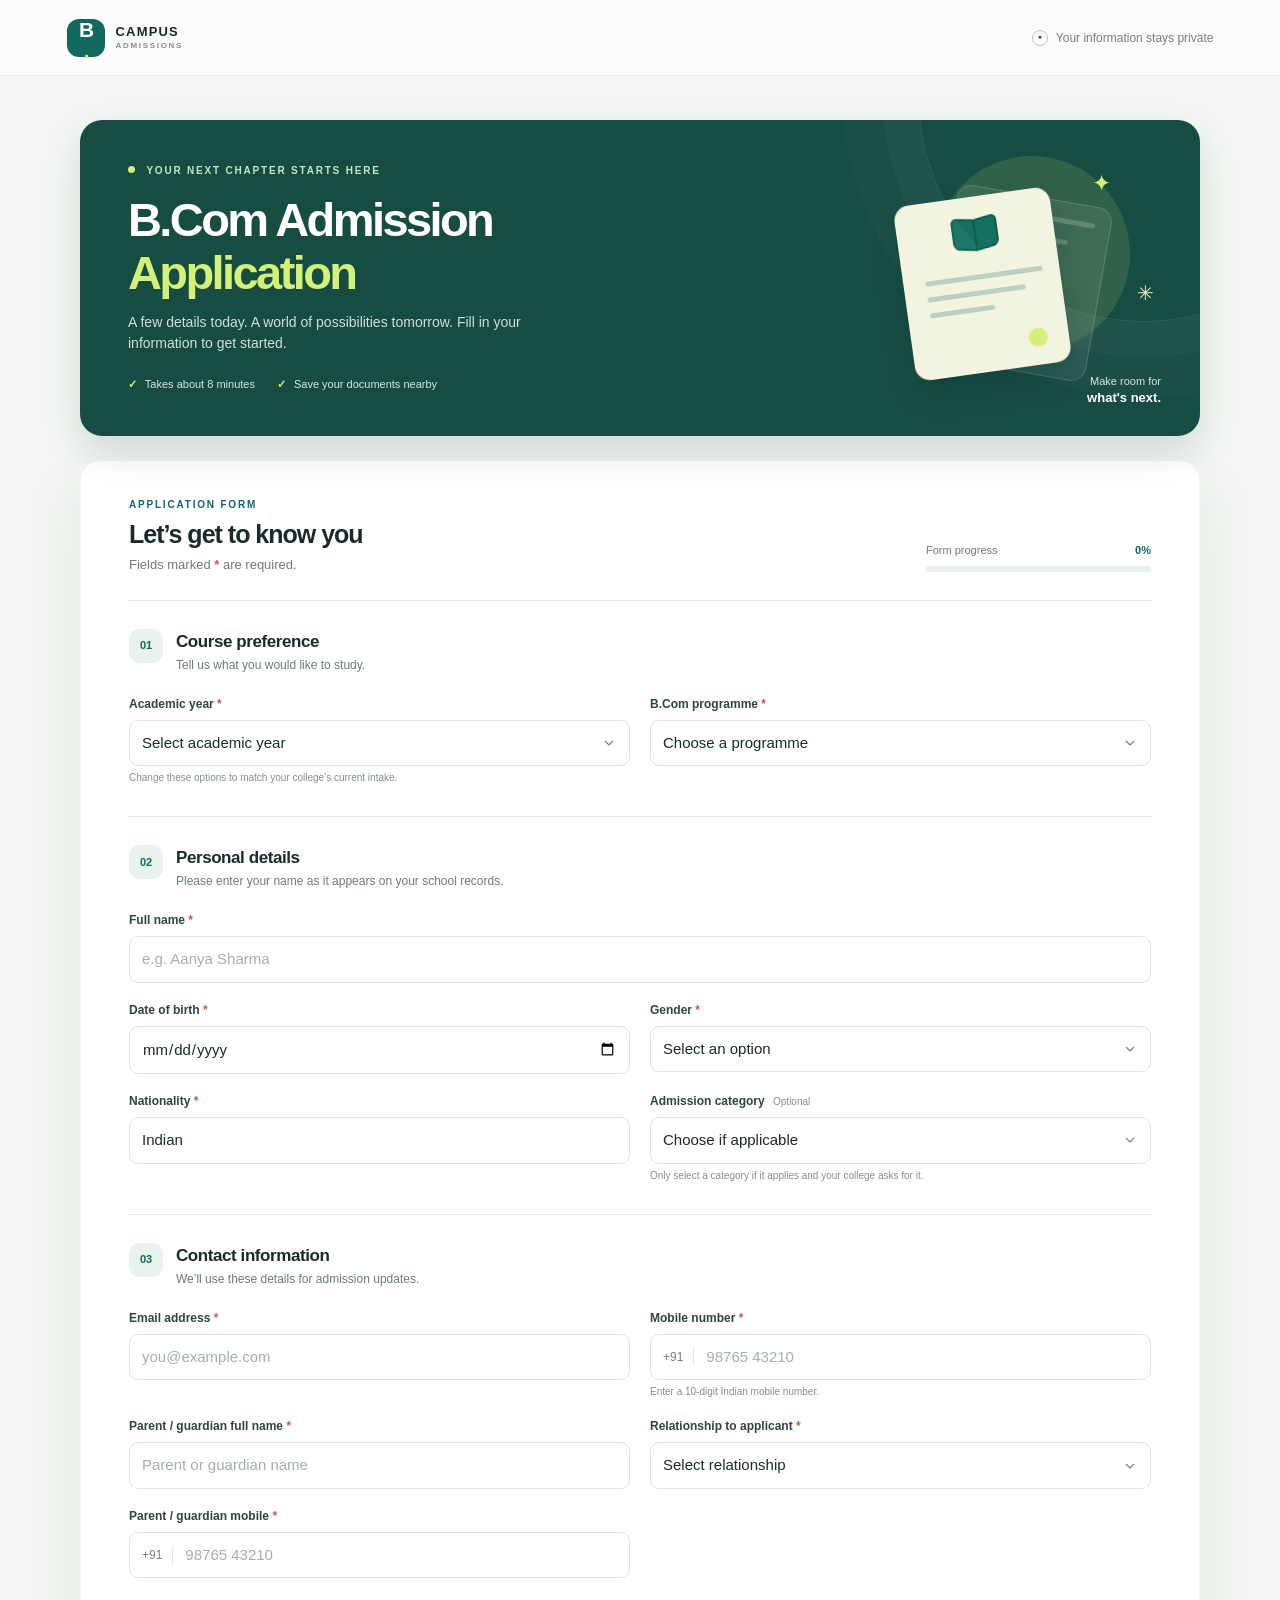
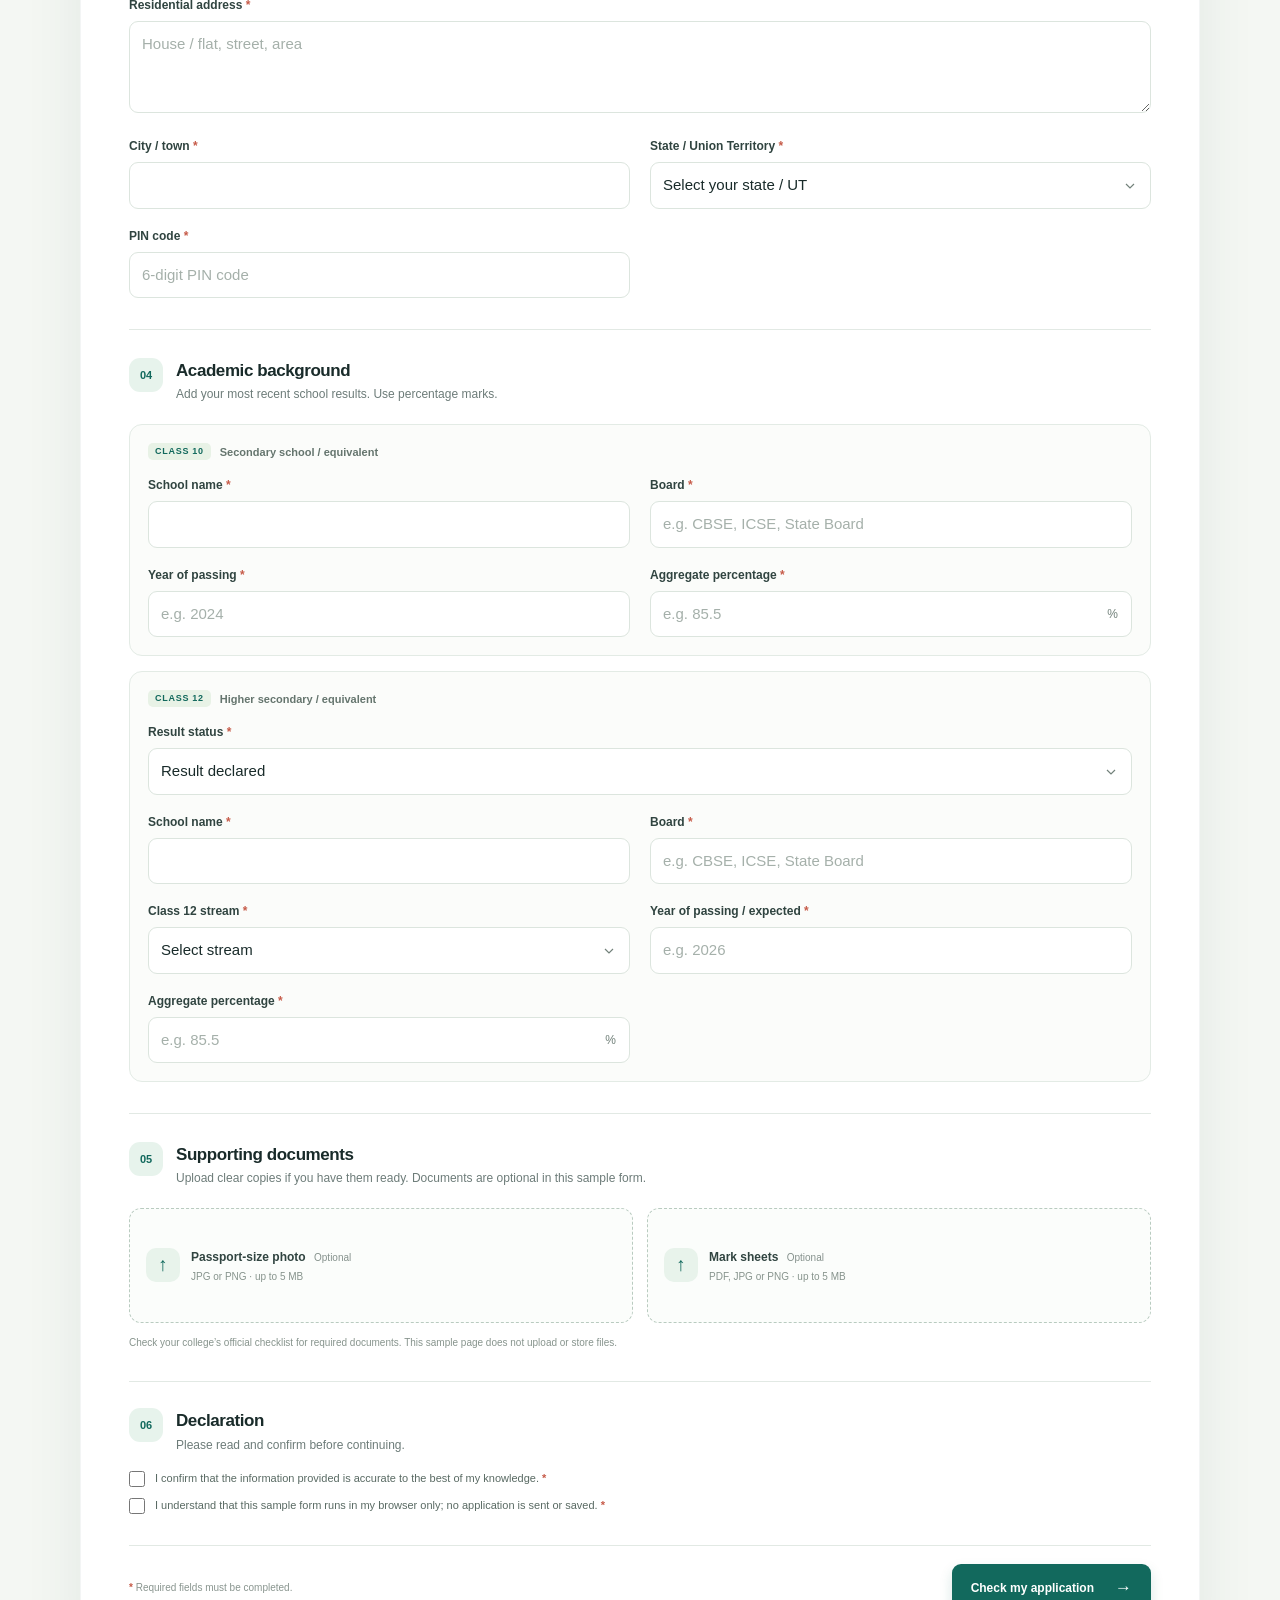
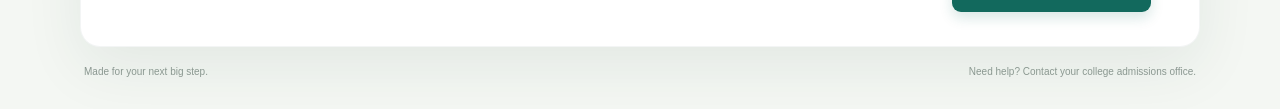
==== index.html @ c2d88a07 "Add B.Com admission form" ====
<!doctype html>
<html lang="en">
<head>
  <meta charset="utf-8">
  <meta name="viewport" content="width=device-width, initial-scale=1">
  <meta name="theme-color" content="#f4f7f3">
  <meta name="description" content="A clear, student-friendly Bachelor of Commerce admission form.">
  <title>B.Com Admission Form</title>
  <style>
:root {
  color-scheme: light;
  --ink: #192b2a;
  --muted: #6d7c79;
  --green: #12695d;
  --green-dark: #0c5148;
  --mint: #dff0e9;
  --lime: #d3f078;
  --line: #e2e9e4;
  --paper: #ffffff;
  --page: #f4f7f3;
  --danger: #b43e36;
  --shadow: 0 20px 60px rgba(30, 59, 51, .08);
}

* { box-sizing: border-box; }
html { scroll-behavior: smooth; }
body {
  margin: 0;
  background: var(--page);
  color: var(--ink);
  font-family: "DM Sans", Arial, sans-serif;
  font-size: 15px;
  line-height: 1.5;
  -webkit-font-smoothing: antialiased;
}
button, input, select, textarea { font: inherit; }
a { color: inherit; }
.topbar {
  height: 76px;
  padding: 0 max(5.2vw, calc((100vw - 1240px) / 2));
  display: flex;
  align-items: center;
  justify-content: space-between;
  border-bottom: 1px solid rgba(24, 64, 55, .07);
  background: rgba(255,255,255,.68);
}
.brand { display: inline-flex; align-items: center; gap: 11px; text-decoration: none; }
.brand-mark {
  display: grid; place-items: center;
  width: 38px; height: 38px; border-radius: 12px;
  background: var(--green); color: #fff;
  font: 800 21px/1 "Manrope", sans-serif; letter-spacing: -2px;
}
.brand-mark span { color: var(--lime); }
.brand-name { display: grid; font: 800 13px/1.05 "Manrope", sans-serif; letter-spacing: .09em; }
.brand-name span { margin-top: 4px; color: #81908a; font: 700 8px/1 "DM Sans", sans-serif; letter-spacing: .21em; }
.secure-note { display: flex; align-items: center; gap: 8px; color: #71807a; font-size: 12px; }
.lock-icon { display: inline-grid; place-items: center; width: 16px; height: 16px; border: 1px solid #b8c8be; border-radius: 50%; color: var(--green); font-size: 7px; }
.page-shell { width: min(1120px, calc(100% - 48px)); margin: 44px auto 30px; }
.welcome {
  min-height: 310px;
  display: grid; grid-template-columns: 1.2fr .8fr;
  position: relative; overflow: hidden;
  border-radius: 22px;
  background: #174c43;
  color: white;
  box-shadow: 0 16px 36px rgba(14, 63, 53, .15);
}
.welcome::after { content: ""; position: absolute; width: 450px; height: 450px; right: -170px; top: -250px; border: 1px solid rgba(255,255,255,.1); border-radius: 50%; box-shadow: 0 0 0 35px rgba(255,255,255,.025), 0 0 0 75px rgba(255,255,255,.02); }
.welcome-copy { z-index: 1; padding: 43px 48px; }
.eyebrow { margin: 0 0 16px; font-size: 10px; font-weight: 700; letter-spacing: .18em; }
.welcome .eyebrow { color: #c2e8c0; }
.welcome .eyebrow span { display: inline-block; width: 7px; height: 7px; margin: 0 7px 1px 0; border-radius: 50%; background: var(--lime); }
h1, h2, h3, p { margin-top: 0; }
h1 { margin-bottom: 13px; font: 800 clamp(33px, 4vw, 47px)/1.12 "Manrope", sans-serif; letter-spacing: -.055em; }
h1 span { color: var(--lime); }
.welcome-text { max-width: 450px; margin-bottom: 22px; color: #d0e0d9; font-size: 14px; }
.welcome-meta { display: flex; flex-wrap: wrap; gap: 10px 22px; color: #d7e8df; font-size: 11px; }
.meta-icon { margin-right: 5px; color: var(--lime); font-weight: 700; }
.welcome-art { position: relative; min-height: 310px; overflow: hidden; }
.art-sun { position: absolute; right: 70px; top: 36px; width: 196px; height: 196px; border-radius: 50%; background: rgba(211,240,120,.13); }
.art-card { position: absolute; width: 157px; height: 176px; border: 1px solid rgba(255,255,255,.32); border-radius: 15px; background: rgba(255,255,255,.12); backdrop-filter: blur(2px); }
.card-back { right: 100px; top: 75px; transform: rotate(10deg); opacity: .55; }
.card-back span { display: block; height: 5px; margin: 16px 15px; border-radius: 5px; background: rgba(255,255,255,.38); }
.card-back span:nth-child(2) { width: 65%; }.card-back span:nth-child(3) { width: 47%; }
.card-front { right: 139px; top: 76px; transform: rotate(-8deg); background: #f3f4df; border: none; box-shadow: 0 15px 30px rgba(7,35,28,.2); }
.book-icon { position: relative; display: flex; width: 48px; height: 39px; margin: 21px auto 18px; }
.book-icon i { display: block; width: 24px; height: 32px; background: #167060; border: 2px solid #0f594e; border-radius: 6px 2px 2px 6px; transform: skewY(9deg); }
.book-icon i + i { margin-left: -2px; border-radius: 2px 6px 6px 2px; transform: skewY(-9deg); }
.art-line { display: block; height: 5px; margin: 11px 22px; border-radius: 5px; background: #bbcec0; }
.line-one { width: 75%; }.line-two { width: 63%; }.line-three { width: 42%; }
.art-dot { position: absolute; right: 21px; bottom: 18px; width: 19px; height: 19px; border-radius: 50%; background: var(--lime); }
.art-spark { position: absolute; color: var(--lime); }.spark-one { top: 46px; right: 89px; font-size: 23px; }.spark-two { top: 158px; right: 46px; font-size: 20px; color: #e6edc0; }
.art-caption { position: absolute; bottom: 29px; right: 39px; color: #d7e5db; font-size: 11px; line-height: 1.35; text-align: right; }.art-caption strong { color: white; font-size: 13px; }
.form-card { margin-top: 24px; padding: 36px 48px 34px; border: 1px solid rgba(24,64,55,.05); border-radius: 20px; background: var(--paper); box-shadow: var(--shadow); }
.form-heading-row { display: flex; align-items: flex-end; justify-content: space-between; gap: 25px; padding-bottom: 25px; border-bottom: 1px solid var(--line); }
.form-eyebrow { margin-bottom: 7px; color: var(--green); }
h2 { margin-bottom: 5px; font: 800 25px/1.25 "Manrope", sans-serif; letter-spacing: -.04em; }
.form-intro { margin-bottom: 0; color: var(--muted); font-size: 13px; }
.required-star { color: #c65a48; font-weight: 700; }
.progress-wrap { width: 225px; flex: 0 0 225px; padding-bottom: 3px; }
.progress-label { display: flex; justify-content: space-between; margin-bottom: 7px; color: var(--muted); font-size: 11px; }
.progress-label strong { color: var(--green); }
.progress-track { height: 6px; overflow: hidden; border-radius: 99px; background: #eaf0eb; }
.progress-track span { display: block; height: 100%; width: 0; border-radius: inherit; background: linear-gradient(90deg, #2b8a6d, #acd747); transition: width .25s ease; }
.form-section { padding: 28px 0 31px; border-bottom: 1px solid var(--line); }
.section-heading { display: flex; align-items: flex-start; gap: 13px; margin-bottom: 21px; }
.section-number { display: grid; flex: 0 0 34px; place-items: center; width: 34px; height: 34px; border-radius: 11px; background: #e7f3ec; color: var(--green); font: 800 11px/1 "Manrope", sans-serif; }
.section-heading h3 { margin: 2px 0 3px; font: 750 17px/1.3 "Manrope", sans-serif; letter-spacing: -.025em; }
.section-heading p { margin: 0; color: var(--muted); font-size: 12px; }
.field-grid { display: grid; gap: 18px 20px; }
.two-col { grid-template-columns: repeat(2, minmax(0, 1fr)); }
.field { min-width: 0; }
.full-width { grid-column: 1 / -1; }
.field label { display: block; margin-bottom: 7px; color: #304440; font-size: 12px; font-weight: 700; }
.optional-label { display: inline-block; margin-left: 5px; color: #85918c; font-size: 10px; font-weight: 500; }
.field input, .field select, .field textarea, .phone-input, .suffix-input {
  width: 100%; min-height: 44px;
  border: 1px solid #dce5de; border-radius: 9px;
  background-color: #fff; color: var(--ink);
  outline: none; transition: border-color .16s, box-shadow .16s, background .16s;
}
.field input, .field select, .field textarea { padding: 11px 12px; }
.field textarea { min-height: 78px; resize: vertical; }
.field input::placeholder, .field textarea::placeholder { color: #a5b0aa; }
.field select { appearance: none; padding-right: 37px; background-image: url("data:image/svg+xml,%3Csvg xmlns='http://www.w3.org/2000/svg' width='16' height='16' fill='none' stroke='%2373827b' stroke-width='1.8' viewBox='0 0 24 24'%3E%3Cpath d='m6 9 6 6 6-6'/%3E%3C/svg%3E"); background-repeat: no-repeat; background-position: right 12px center; }
.field input:focus, .field select:focus, .field textarea:focus, .phone-input:focus-within, .suffix-input:focus-within { border-color: #4d9b83; box-shadow: 0 0 0 3px rgba(38,131,105,.12); }
.field input:disabled { background: #f3f6f3; color: #9aa59f; cursor: not-allowed; }
.was-validated .field input:invalid, .was-validated .field select:invalid, .was-validated .field textarea:invalid { border-color: #d66b61; background-color: #fffaf9; }
.was-validated .field:has(.phone-input input:invalid) .phone-input, .was-validated .field:has(.suffix-input input:invalid) .suffix-input { border-color: #d66b61; background-color: #fffaf9; }
.was-validated .check-row:has(input:invalid) { color: var(--danger); }
.was-validated .check-row input:invalid { outline: 2px solid rgba(180, 62, 54, .25); outline-offset: 2px; }
.field-hint { display: block; margin-top: 5px; color: #84918b; font-size: 10px; line-height: 1.4; }
.phone-input, .suffix-input { display: flex; align-items: center; overflow: hidden; }
.phone-input > span, .suffix-input > span { padding: 0 0 0 12px; color: #73827b; font-size: 12px; }
.phone-input input, .suffix-input input { min-width: 0; border: 0; box-shadow: none; background: transparent; }
.phone-input input:focus, .suffix-input input:focus { box-shadow: none; }
.phone-input > span { border-right: 1px solid #e1e8e2; padding-right: 10px; }
.suffix-input > span { padding: 0 13px 0 4px; }
.academic-block { padding: 18px; border: 1px solid #e3ebe5; border-radius: 13px; background: #fbfcfa; }
.second-academic { margin-top: 15px; }
.academic-heading { display: flex; align-items: center; gap: 9px; margin-bottom: 16px; color: #65756e; font-size: 11px; font-weight: 600; }
.academic-tag { padding: 4px 7px; border-radius: 5px; background: #e8f2e6; color: var(--green); font: 800 9px/1 "Manrope", sans-serif; letter-spacing: .08em; }
.result-note { margin: 12px 0 0; padding: 9px 12px; border-left: 3px solid #87b857; border-radius: 0 7px 7px 0; background: #eff6e7; color: #516b49; font-size: 11px; }
.upload-grid { display: grid; grid-template-columns: repeat(2, minmax(0, 1fr)); gap: 14px; }
.upload-box { min-height: 115px; padding: 16px; display: grid; grid-template-columns: 34px 1fr; grid-template-rows: auto auto; align-content: center; column-gap: 11px; border: 1px dashed #b9cbc0; border-radius: 12px; background: #fbfdfb; cursor: pointer; transition: border-color .15s, background .15s; }
.upload-box:hover, .upload-box:focus-within { border-color: #55967e; background: #f4faf5; }
.upload-box.has-error { border-color: #d66b61; background: #fff8f6; }
.upload-icon { grid-row: 1 / 3; display: grid; place-items: center; width: 34px; height: 34px; border-radius: 10px; background: #e8f3eb; color: var(--green); font-size: 19px; }
.upload-title { align-self: end; color: #304440; font-size: 12px; font-weight: 700; }
.upload-meta { align-self: start; margin-top: 3px; color: #87948d; font-size: 10px; overflow-wrap: anywhere; }
.upload-box input { position: absolute; width: 1px; height: 1px; overflow: hidden; clip: rect(0,0,0,0); clip-path: inset(50%); white-space: nowrap; }
.upload-disclaimer { margin: 12px 0 0; color: #87948d; font-size: 10px; }
.declaration { padding: 26px 0 21px; }
.declaration-heading { margin-bottom: 16px; }
.check-row { display: flex; align-items: flex-start; gap: 10px; margin: 10px 0; color: #596a63; font-size: 11px; cursor: pointer; }
.check-row input { width: 16px; height: 16px; flex: 0 0 16px; margin: 1px 0 0; accent-color: var(--green); }
.form-footer { display: flex; align-items: center; justify-content: space-between; gap: 20px; padding-top: 18px; border-top: 1px solid var(--line); }
.form-footer p { margin: 0; color: #89958f; font-size: 10px; }
.submit-button { display: inline-flex; align-items: center; gap: 21px; min-height: 48px; padding: 0 19px; border: 0; border-radius: 9px; background: var(--green); color: #fff; font-weight: 700; font-size: 12px; cursor: pointer; box-shadow: 0 6px 13px rgba(18,105,93,.16); transition: transform .15s, background .15s, box-shadow .15s; }
.submit-button span { font-size: 17px; transition: transform .15s; }
.submit-button:hover { background: var(--green-dark); box-shadow: 0 8px 18px rgba(18,105,93,.22); transform: translateY(-1px); }
.submit-button:hover span { transform: translateX(3px); }
.submit-button:focus-visible, .upload-box:focus-within { outline: 3px solid rgba(38,131,105,.22); outline-offset: 2px; }
.form-message { margin-top: 18px; padding: 15px 17px; border: 1px solid #bfdfcc; border-radius: 10px; background: #eff9f1; color: #275b45; font-size: 12px; }
.form-message.error { border-color: #edc2bd; background: #fff5f3; color: var(--danger); }
.page-footer { display: flex; justify-content: space-between; gap: 20px; padding: 17px 4px 0; color: #8b9891; font-size: 10px; }

@media (max-width: 760px) {
  .topbar { height: 66px; padding: 0 22px; }
  .page-shell { width: min(100% - 28px, 600px); margin: 22px auto; }
  .welcome { min-height: 0; grid-template-columns: 1fr; }
  .welcome-copy { padding: 31px 27px 28px; }
  h1 { font-size: clamp(34px, 8vw, 43px); }
  .welcome-art { display: none; }
  .form-card { margin-top: 16px; padding: 27px 24px 25px; border-radius: 16px; }
  .form-heading-row { align-items: flex-start; flex-direction: column; gap: 17px; }
  .progress-wrap { width: 100%; flex-basis: auto; }
  .form-section { padding: 24px 0; }
  .field-grid { gap: 15px; }
}
@media (max-width: 520px) {
  .secure-note { font-size: 0; gap: 0; }
  .secure-note .lock-icon { font-size: 7px; }
  .brand-name { font-size: 12px; }
  .welcome-copy { padding: 27px 23px 24px; }
  .welcome-meta { gap: 7px 14px; font-size: 10px; }
  .form-card { padding: 24px 18px 21px; }
  .two-col, .upload-grid { grid-template-columns: 1fr; }
  .full-width { grid-column: auto; }
  .academic-block { padding: 14px; }
  .section-heading { gap: 10px; }
  .section-number { flex-basis: 31px; width: 31px; height: 31px; }
  .form-footer { align-items: stretch; flex-direction: column; }
  .submit-button { justify-content: center; }
  .page-footer { flex-direction: column; gap: 5px; }
}
@media (prefers-reduced-motion: reduce) {
  *, *::before, *::after { scroll-behavior: auto !important; transition-duration: .01ms !important; }
}

  </style>
  <script>
(() => {
  const form = document.querySelector("#admission-form");
  const progressText = document.querySelector("#progress-text");
  const progressBar = document.querySelector("#progress-bar");
  const progressFill = document.querySelector("#progress-fill");
  const resultStatus = document.querySelector("#result-status");
  const marks12Field = document.querySelector("#marks12-field");
  const marks12 = document.querySelector("#marks12");
  const resultNote = document.querySelector("#result-note");
  const message = document.querySelector("#form-message");
  const today = new Date();
  const currentYear = today.getFullYear();
  const todayString = `${today.getFullYear()}-${String(today.getMonth() + 1).padStart(2, "0")}-${String(today.getDate()).padStart(2, "0")}`;

  document.querySelector("#dob").max = todayString;
  for (const yearField of [document.querySelector("#year10"), document.querySelector("#year12")]) {
    yearField.max = String(currentYear + 2);
  }
  const academicYear = document.querySelector("#academic-year");
  for (const startYear of [currentYear, currentYear + 1]) {
    const option = document.createElement("option");
    option.value = `${startYear}–${String(startYear + 1).slice(-2)}`;
    option.textContent = option.value;
    academicYear.append(option);
  }

  function updateResultFields() {
    const awaited = resultStatus.value === "awaited";
    marks12.required = !awaited;
    marks12.disabled = awaited;
    marks12Field.hidden = awaited;
    resultNote.hidden = !awaited;
    updateProgress();
  }

  function updateProgress() {
    const requiredFields = [...form.querySelectorAll("[required]")].filter((field) => !field.disabled);
    const completed = requiredFields.filter((field) => field.type === "checkbox" ? field.checked : field.validity.valid).length;
    const percentage = requiredFields.length ? Math.round((completed / requiredFields.length) * 100) : 0;
    progressText.textContent = `${percentage}%`;
    progressBar.setAttribute("aria-valuenow", String(percentage));
    progressFill.style.width = `${percentage}%`;
  }

  function showMessage(text, type = "success") {
    message.textContent = text;
    message.classList.toggle("error", type === "error");
    message.hidden = false;
    message.focus();
  }

  function setFileInput(input, display, description, allowedTypes) {
    input.addEventListener("change", () => {
      const files = [...input.files];
      const invalidFile = files.find((file) => file.size > 5 * 1024 * 1024 || !allowedTypes.includes(file.type));
      input.closest(".upload-box").classList.toggle("has-error", Boolean(invalidFile));
      if (invalidFile) {
        input.setCustomValidity(invalidFile.size > 5 * 1024 * 1024
          ? `“${invalidFile.name}” is larger than 5 MB. Choose a smaller file.`
          : `“${invalidFile.name}” is not a supported file type.`);
        display.textContent = "Choose a valid file to continue";
      } else {
        input.setCustomValidity("");
        display.textContent = files.length ? files.map((file) => file.name).join(", ") : description;
      }
      updateProgress();
    });
  }

  setFileInput(
    document.querySelector("#photo"),
    document.querySelector("#photo-name"),
    "JPG or PNG · up to 5 MB",
    ["image/jpeg", "image/png"]
  );
  setFileInput(
    document.querySelector("#marksheets"),
    document.querySelector("#marksheets-name"),
    "PDF, JPG or PNG · up to 5 MB each",
    ["application/pdf", "image/jpeg", "image/png"]
  );

  form.addEventListener("input", () => {
    updateProgress();
    if (!message.hidden) message.hidden = true;
  });
  form.addEventListener("change", updateProgress);
  resultStatus.addEventListener("change", updateResultFields);

  for (const phone of [document.querySelector("#phone"), document.querySelector("#guardian-phone")]) {
    phone.addEventListener("input", () => {
      phone.value = phone.value.replace(/\D/g, "").slice(0, 10);
    });
  }
  document.querySelector("#pincode").addEventListener("input", (event) => {
    event.currentTarget.value = event.currentTarget.value.replace(/\D/g, "").slice(0, 6);
  });

  form.addEventListener("submit", (event) => {
    event.preventDefault();
    form.classList.add("was-validated");
    updateProgress();

    if (!form.checkValidity()) {
      const firstInvalid = form.querySelector(":invalid");
      showMessage("A few details need your attention. Review the highlighted fields and try again.", "error");
      if (firstInvalid) {
        firstInvalid.focus();
        firstInvalid.reportValidity();
      }
      return;
    }

    showMessage("Your form is complete. This is a front-end sample only, so your details and selected files have not been sent or saved. Connect this page to your college’s admission system before using it for real applications.");
  });

  updateResultFields();
})();

  </script>
</head>
<body>
  <header class="topbar">
    <a class="brand" href="#top" aria-label="B.Com Admissions home">
      <span class="brand-mark" aria-hidden="true">B<span>.</span></span>
      <span class="brand-name">CAMPUS<span>ADMISSIONS</span></span>
    </a>
    <div class="secure-note"><span class="lock-icon" aria-hidden="true">&#9679;</span> Your information stays private</div>
  </header>

  <main id="top" class="page-shell">
    <section class="welcome" aria-labelledby="page-title">
      <div class="welcome-copy">
        <p class="eyebrow"><span></span> YOUR NEXT CHAPTER STARTS HERE</p>
        <h1 id="page-title">B.Com Admission<br><span>Application</span></h1>
        <p class="welcome-text">A few details today. A world of possibilities tomorrow. Fill in your information to get started.</p>
        <div class="welcome-meta">
          <span><span class="meta-icon" aria-hidden="true">&#10003;</span> Takes about 8 minutes</span>
          <span><span class="meta-icon" aria-hidden="true">&#10003;</span> Save your documents nearby</span>
        </div>
      </div>
      <div class="welcome-art" aria-hidden="true">
        <div class="art-sun"></div>
        <div class="art-card card-back"><span></span><span></span><span></span></div>
        <div class="art-card card-front"><div class="book-icon"><i></i><i></i></div><span class="art-line line-one"></span><span class="art-line line-two"></span><span class="art-line line-three"></span><span class="art-dot"></span></div>
        <div class="art-spark spark-one">✦</div><div class="art-spark spark-two">✳</div>
        <div class="art-caption">Make room for<br><strong>what's next.</strong></div>
      </div>
    </section>

    <section class="form-card" aria-labelledby="form-heading">
      <div class="form-heading-row">
        <div>
          <p class="eyebrow form-eyebrow">APPLICATION FORM</p>
          <h2 id="form-heading">Let’s get to know you</h2>
          <p class="form-intro">Fields marked <span class="required-star">*</span> are required.</p>
        </div>
        <div class="progress-wrap" aria-live="polite">
          <div class="progress-label"><span>Form progress</span><strong id="progress-text">0%</strong></div>
          <div class="progress-track" role="progressbar" aria-label="Required fields completed" aria-valuemin="0" aria-valuemax="100" aria-valuenow="0" id="progress-bar"><span id="progress-fill"></span></div>
        </div>
      </div>

      <form id="admission-form" novalidate>
        <section class="form-section" aria-labelledby="course-title">
          <div class="section-heading">
            <span class="section-number">01</span>
            <div><h3 id="course-title">Course preference</h3><p>Tell us what you would like to study.</p></div>
          </div>
          <div class="field-grid two-col">
            <div class="field">
              <label for="academic-year">Academic year <span class="required-star">*</span></label>
              <select id="academic-year" name="academicYear" required>
                <option value="" selected disabled>Select academic year</option>
              </select>
              <small class="field-hint">Change these options to match your college’s current intake.</small>
            </div>
            <div class="field">
              <label for="course">B.Com programme <span class="required-star">*</span></label>
              <select id="course" name="course" required>
                <option value="" selected disabled>Choose a programme</option>
                <option>B.Com (General)</option>
                <option>B.Com (Accounting &amp; Finance)</option>
                <option>B.Com (Banking &amp; Insurance)</option>
                <option>B.Com (Computer Applications)</option>
                <option>B.Com (Other / as offered by college)</option>
              </select>
            </div>
          </div>
        </section>

        <section class="form-section" aria-labelledby="personal-title">
          <div class="section-heading">
            <span class="section-number">02</span>
            <div><h3 id="personal-title">Personal details</h3><p>Please enter your name as it appears on your school records.</p></div>
          </div>
          <div class="field-grid two-col">
            <div class="field full-width">
              <label for="full-name">Full name <span class="required-star">*</span></label>
              <input id="full-name" name="fullName" type="text" autocomplete="name" placeholder="e.g. Aanya Sharma" required minlength="2" maxlength="100">
            </div>
            <div class="field">
              <label for="dob">Date of birth <span class="required-star">*</span></label>
              <input id="dob" name="dateOfBirth" type="date" autocomplete="bday" required>
            </div>
            <div class="field">
              <label for="gender">Gender <span class="required-star">*</span></label>
              <select id="gender" name="gender" required>
                <option value="" selected disabled>Select an option</option>
                <option>Female</option><option>Male</option><option>Non-binary</option><option>Prefer to self-describe</option><option>Prefer not to say</option>
              </select>
            </div>
            <div class="field">
              <label for="nationality">Nationality <span class="required-star">*</span></label>
              <input id="nationality" name="nationality" type="text" autocomplete="country-name" value="Indian" required maxlength="60">
            </div>
            <div class="field">
              <label for="category">Admission category <span class="optional-label">Optional</span></label>
              <select id="category" name="category">
                <option value="">Choose if applicable</option><option>General / Open</option><option>Scheduled Caste (SC)</option><option>Scheduled Tribe (ST)</option><option>Other Backward Class (OBC)</option><option>Economically Weaker Section (EWS)</option><option>Other reserved category</option><option>Prefer not to say</option>
              </select>
              <small class="field-hint">Only select a category if it applies and your college asks for it.</small>
            </div>
          </div>
        </section>

        <section class="form-section" aria-labelledby="contact-title">
          <div class="section-heading">
            <span class="section-number">03</span>
            <div><h3 id="contact-title">Contact information</h3><p>We’ll use these details for admission updates.</p></div>
          </div>
          <div class="field-grid two-col">
            <div class="field">
              <label for="email">Email address <span class="required-star">*</span></label>
              <input id="email" name="email" type="email" autocomplete="email" placeholder="you@example.com" required maxlength="254">
            </div>
            <div class="field">
              <label for="phone">Mobile number <span class="required-star">*</span></label>
              <div class="phone-input"><span aria-hidden="true">+91</span><input id="phone" name="phone" type="tel" autocomplete="tel-national" inputmode="numeric" placeholder="98765 43210" pattern="[6-9][0-9]{9}" maxlength="10" required aria-describedby="phone-hint"></div>
              <small id="phone-hint" class="field-hint">Enter a 10-digit Indian mobile number.</small>
            </div>
            <div class="field">
              <label for="guardian-name">Parent / guardian full name <span class="required-star">*</span></label>
              <input id="guardian-name" name="guardianName" type="text" autocomplete="section-guardian name" placeholder="Parent or guardian name" required minlength="2" maxlength="100">
            </div>
            <div class="field">
              <label for="guardian-relationship">Relationship to applicant <span class="required-star">*</span></label>
              <select id="guardian-relationship" name="guardianRelationship" required><option value="" selected disabled>Select relationship</option><option>Parent</option><option>Legal guardian</option><option>Other relative</option><option>Other</option></select>
            </div>
            <div class="field">
              <label for="guardian-phone">Parent / guardian mobile <span class="required-star">*</span></label>
              <div class="phone-input"><span aria-hidden="true">+91</span><input id="guardian-phone" name="guardianPhone" type="tel" autocomplete="off" inputmode="numeric" placeholder="98765 43210" pattern="[6-9][0-9]{9}" maxlength="10" required></div>
            </div>
            <div class="field full-width">
              <label for="address">Residential address <span class="required-star">*</span></label>
              <textarea id="address" name="address" autocomplete="street-address" rows="3" placeholder="House / flat, street, area" required maxlength="250"></textarea>
            </div>
            <div class="field">
              <label for="city">City / town <span class="required-star">*</span></label>
              <input id="city" name="city" type="text" autocomplete="address-level2" required maxlength="80">
            </div>
            <div class="field">
              <label for="state">State / Union Territory <span class="required-star">*</span></label>
              <select id="state" name="state" autocomplete="address-level1" required>
                <option value="" selected disabled>Select your state / UT</option>
                <option>Andhra Pradesh</option><option>Arunachal Pradesh</option><option>Assam</option><option>Bihar</option><option>Chhattisgarh</option><option>Goa</option><option>Gujarat</option><option>Haryana</option><option>Himachal Pradesh</option><option>Jharkhand</option><option>Karnataka</option><option>Kerala</option><option>Madhya Pradesh</option><option>Maharashtra</option><option>Manipur</option><option>Meghalaya</option><option>Mizoram</option><option>Nagaland</option><option>Odisha</option><option>Punjab</option><option>Rajasthan</option><option>Sikkim</option><option>Tamil Nadu</option><option>Telangana</option><option>Tripura</option><option>Uttar Pradesh</option><option>Uttarakhand</option><option>West Bengal</option><option>Andaman and Nicobar Islands</option><option>Chandigarh</option><option>Dadra and Nagar Haveli and Daman and Diu</option><option>Delhi</option><option>Jammu and Kashmir</option><option>Ladakh</option><option>Lakshadweep</option><option>Puducherry</option><option>Other</option>
              </select>
            </div>
            <div class="field">
              <label for="pincode">PIN code <span class="required-star">*</span></label>
              <input id="pincode" name="pincode" type="text" autocomplete="postal-code" inputmode="numeric" placeholder="6-digit PIN code" pattern="[0-9]{6}" maxlength="6" required>
            </div>
          </div>
        </section>

        <section class="form-section" aria-labelledby="education-title">
          <div class="section-heading">
            <span class="section-number">04</span>
            <div><h3 id="education-title">Academic background</h3><p>Add your most recent school results. Use percentage marks.</p></div>
          </div>
          <div class="academic-block">
            <div class="academic-heading"><span class="academic-tag">CLASS 10</span><span>Secondary school / equivalent</span></div>
            <div class="field-grid two-col">
              <div class="field"><label for="school10">School name <span class="required-star">*</span></label><input id="school10" name="school10" type="text" required maxlength="120"></div>
              <div class="field"><label for="board10">Board <span class="required-star">*</span></label><input id="board10" name="board10" type="text" placeholder="e.g. CBSE, ICSE, State Board" required maxlength="80"></div>
              <div class="field"><label for="year10">Year of passing <span class="required-star">*</span></label><input id="year10" name="year10" type="number" inputmode="numeric" min="1900" step="1" placeholder="e.g. 2024" required></div>
              <div class="field"><label for="marks10">Aggregate percentage <span class="required-star">*</span></label><div class="suffix-input"><input id="marks10" name="marks10" type="number" min="0" max="100" step="0.01" placeholder="e.g. 85.5" required><span>%</span></div></div>
            </div>
          </div>
          <div class="academic-block second-academic">
            <div class="academic-heading"><span class="academic-tag">CLASS 12</span><span>Higher secondary / equivalent</span></div>
            <div class="field-grid two-col">
              <div class="field full-width">
                <label for="result-status">Result status <span class="required-star">*</span></label>
                <select id="result-status" name="resultStatus" required><option value="passed" selected>Result declared</option><option value="awaited">Currently studying / result awaited</option></select>
              </div>
              <div class="field"><label for="school12">School name <span class="required-star">*</span></label><input id="school12" name="school12" type="text" required maxlength="120"></div>
              <div class="field"><label for="board12">Board <span class="required-star">*</span></label><input id="board12" name="board12" type="text" placeholder="e.g. CBSE, ICSE, State Board" required maxlength="80"></div>
              <div class="field"><label for="stream12">Class 12 stream <span class="required-star">*</span></label><select id="stream12" name="stream12" required><option value="" selected disabled>Select stream</option><option>Commerce</option><option>Science</option><option>Arts / Humanities</option><option>Vocational</option><option>Other</option></select></div>
              <div class="field"><label for="year12">Year of passing / expected <span class="required-star">*</span></label><input id="year12" name="year12" type="number" inputmode="numeric" min="1900" step="1" placeholder="e.g. 2026" required></div>
              <div class="field" id="marks12-field"><label for="marks12">Aggregate percentage <span class="required-star">*</span></label><div class="suffix-input"><input id="marks12" name="marks12" type="number" min="0" max="100" step="0.01" placeholder="e.g. 85.5" required><span>%</span></div></div>
            </div>
            <p class="result-note" id="result-note" hidden>You can add your Class 12 percentage later when your result is available.</p>
          </div>
        </section>

        <section class="form-section" aria-labelledby="documents-title">
          <div class="section-heading">
            <span class="section-number">05</span>
            <div><h3 id="documents-title">Supporting documents</h3><p>Upload clear copies if you have them ready. Documents are optional in this sample form.</p></div>
          </div>
          <div class="upload-grid">
            <label class="upload-box" for="photo"><span class="upload-icon" aria-hidden="true">&#8593;</span><span class="upload-title">Passport-size photo <span class="optional-label">Optional</span></span><span class="upload-meta" id="photo-name">JPG or PNG · up to 5 MB</span><input id="photo" name="photo" type="file" accept="image/jpeg,image/png"></label>
            <label class="upload-box" for="marksheets"><span class="upload-icon" aria-hidden="true">&#8593;</span><span class="upload-title">Mark sheets <span class="optional-label">Optional</span></span><span class="upload-meta" id="marksheets-name">PDF, JPG or PNG · up to 5 MB</span><input id="marksheets" name="marksheets" type="file" accept="application/pdf,image/jpeg,image/png" multiple></label>
          </div>
          <p class="upload-disclaimer">Check your college’s official checklist for required documents. This sample page does not upload or store files.</p>
        </section>

        <section class="declaration" aria-labelledby="declaration-title">
          <div class="section-heading declaration-heading"><span class="section-number">06</span><div><h3 id="declaration-title">Declaration</h3><p>Please read and confirm before continuing.</p></div></div>
          <label class="check-row"><input type="checkbox" name="informationAccurate" required><span>I confirm that the information provided is accurate to the best of my knowledge. <span class="required-star">*</span></span></label>
          <label class="check-row"><input type="checkbox" name="privacyConsent" required><span>I understand that this sample form runs in my browser only; no application is sent or saved. <span class="required-star">*</span></span></label>
        </section>

        <div class="form-footer">
          <p><span class="required-star">*</span> Required fields must be completed.</p>
          <button class="submit-button" type="submit">Check my application <span aria-hidden="true">&#8594;</span></button>
        </div>
        <div class="form-message" id="form-message" role="status" tabindex="-1" hidden></div>
      </form>
    </section>

    <footer class="page-footer"><span>Made for your next big step.</span><span>Need help? Contact your college admissions office.</span></footer>
  </main>
</body>
</html>
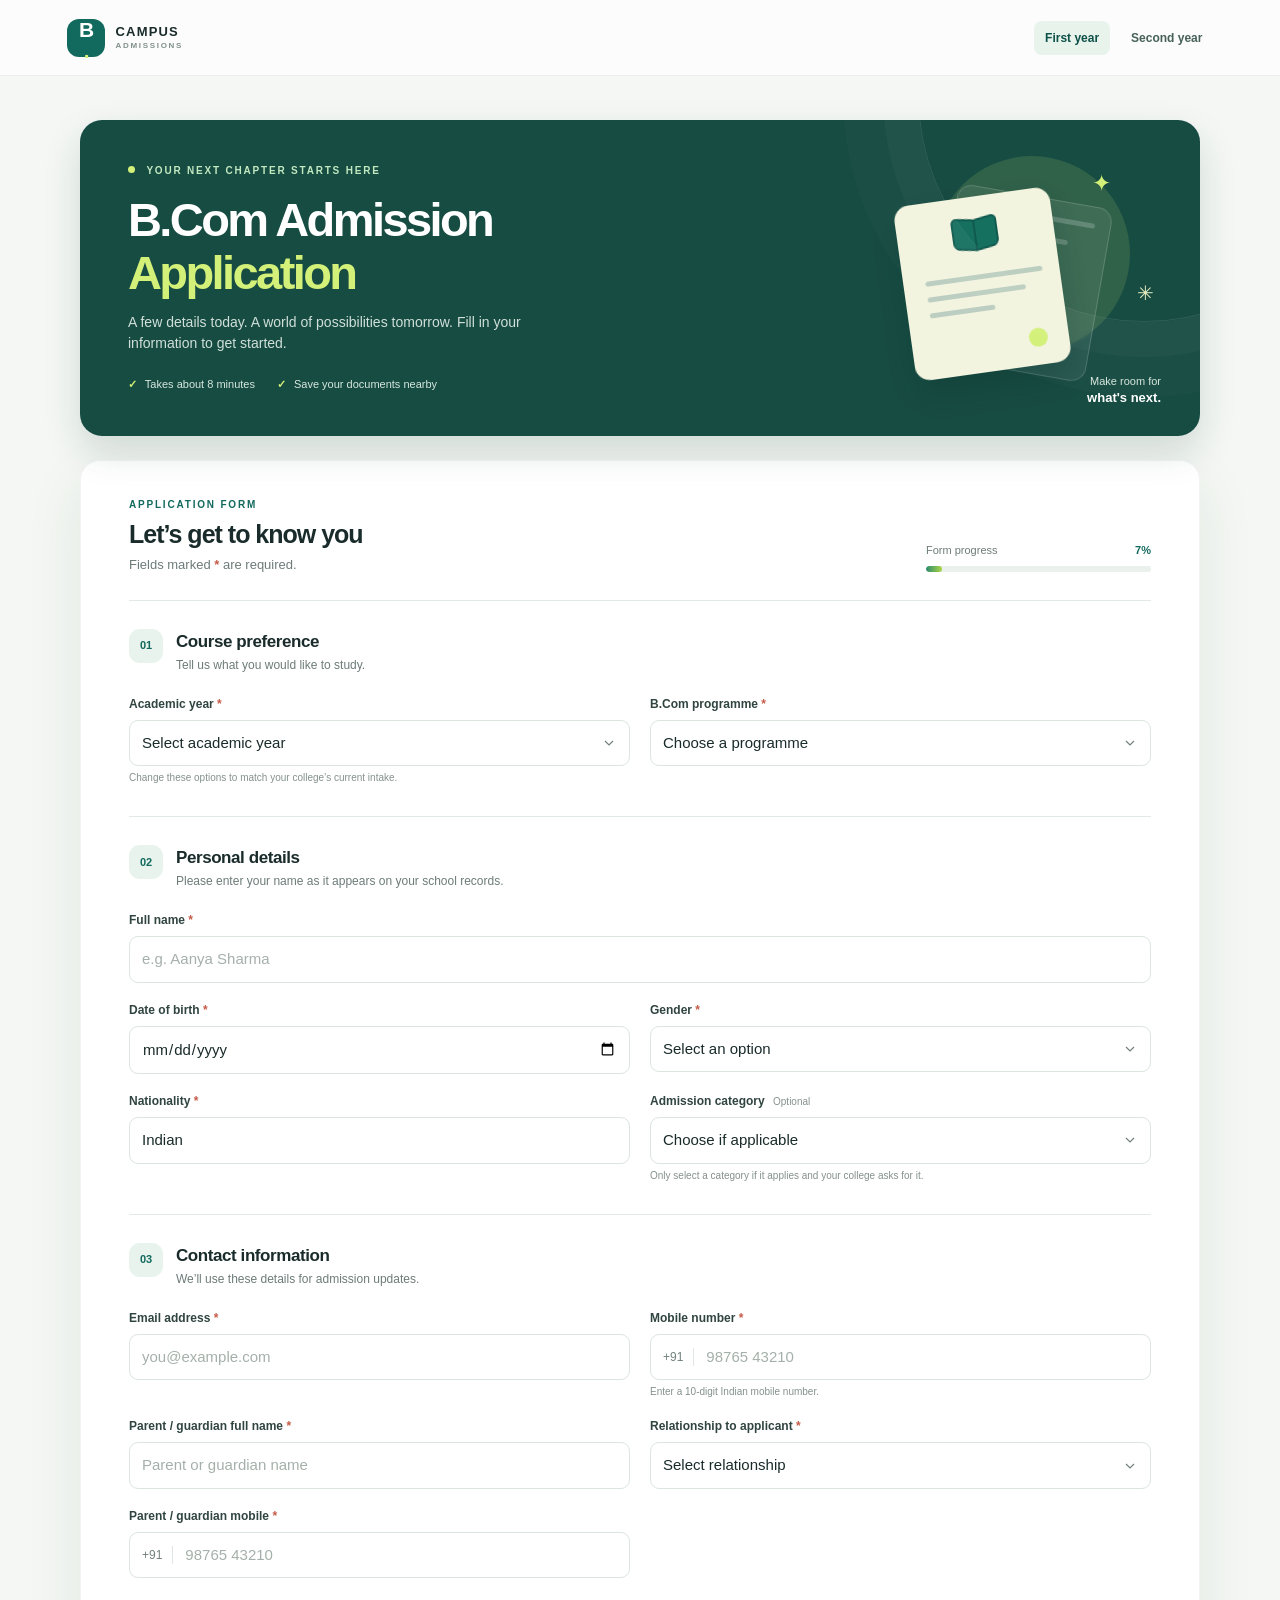
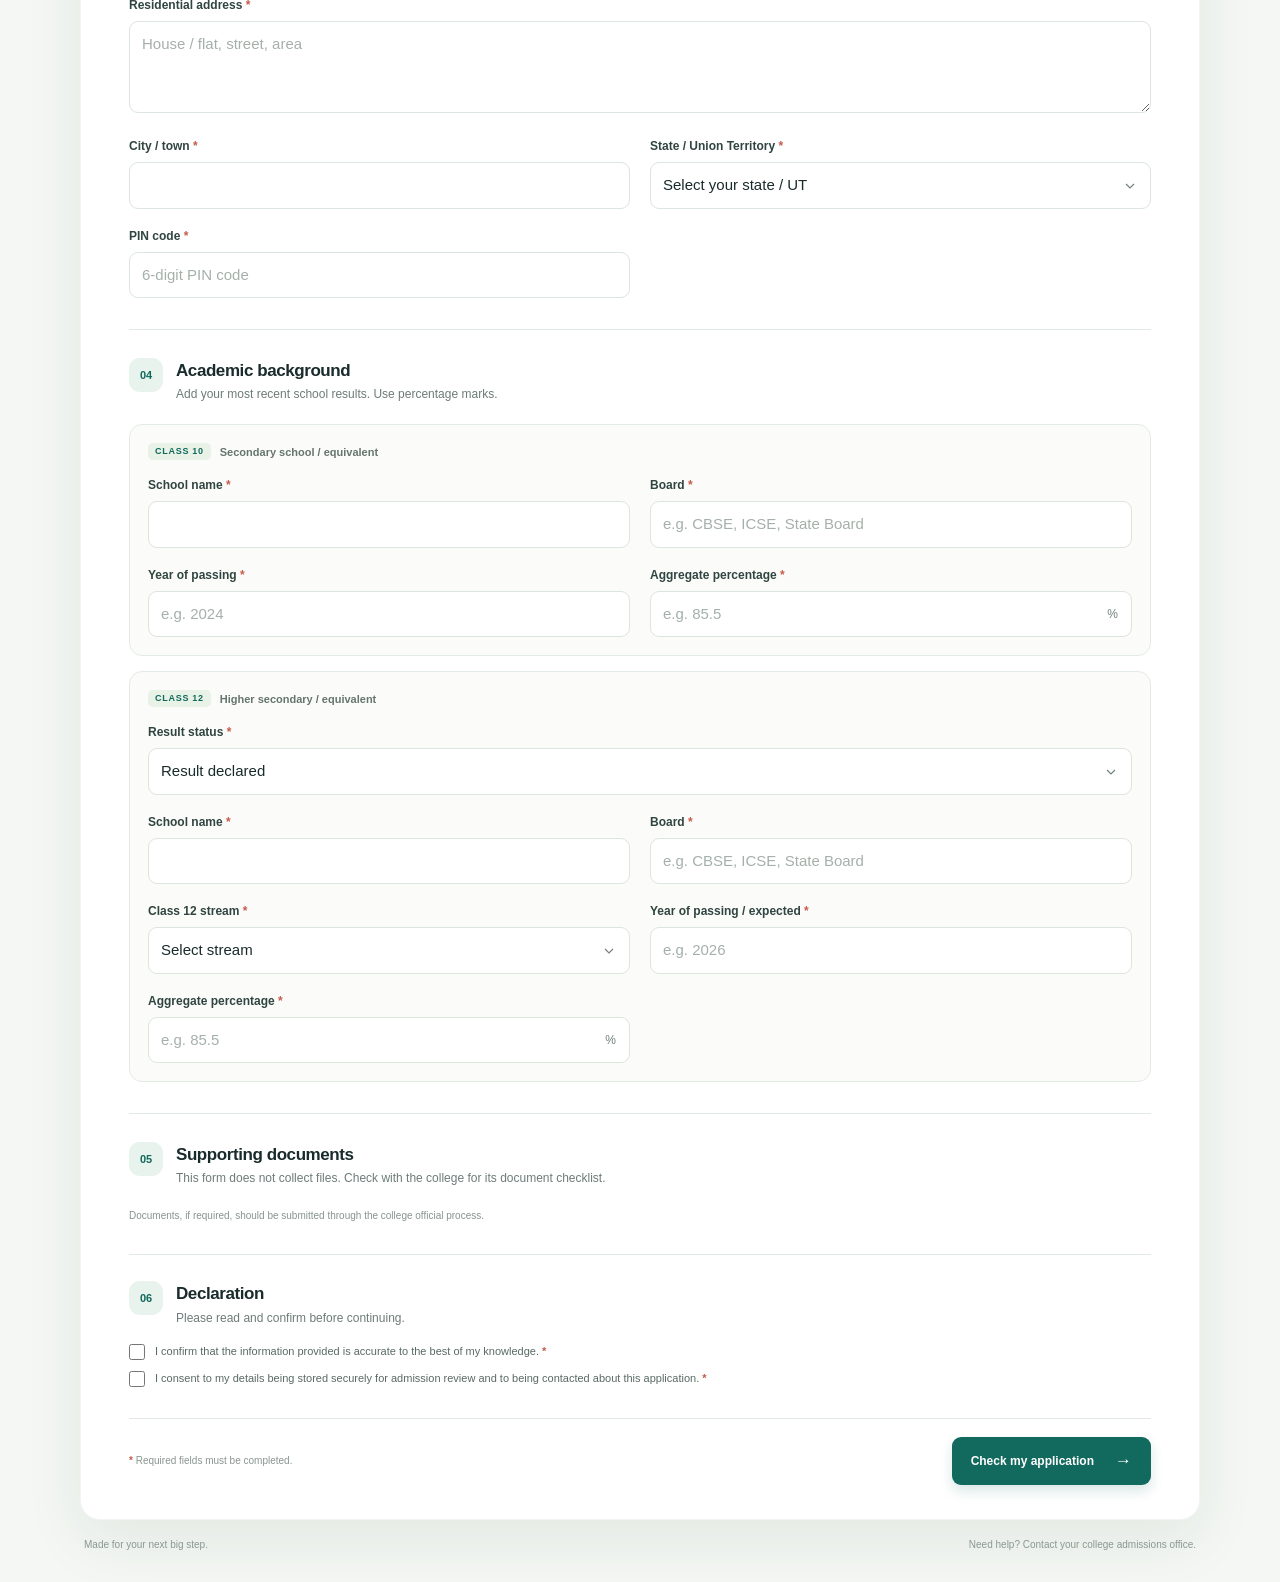
==== commit e9dbf062: "Add second-year admission and Supabase storage" ====
--- a/index.html
+++ b/index.html
@@ -6,202 +6,11 @@
   <meta name="theme-color" content="#f4f7f3">
   <meta name="description" content="A clear, student-friendly Bachelor of Commerce admission form.">
   <title>B.Com Admission Form</title>
-  <style>
-:root {
-  color-scheme: light;
-  --ink: #192b2a;
-  --muted: #6d7c79;
-  --green: #12695d;
-  --green-dark: #0c5148;
-  --mint: #dff0e9;
-  --lime: #d3f078;
-  --line: #e2e9e4;
-  --paper: #ffffff;
-  --page: #f4f7f3;
-  --danger: #b43e36;
-  --shadow: 0 20px 60px rgba(30, 59, 51, .08);
-}
-
-* { box-sizing: border-box; }
-html { scroll-behavior: smooth; }
-body {
-  margin: 0;
-  background: var(--page);
-  color: var(--ink);
-  font-family: "DM Sans", Arial, sans-serif;
-  font-size: 15px;
-  line-height: 1.5;
-  -webkit-font-smoothing: antialiased;
-}
-button, input, select, textarea { font: inherit; }
-a { color: inherit; }
-.topbar {
-  height: 76px;
-  padding: 0 max(5.2vw, calc((100vw - 1240px) / 2));
-  display: flex;
-  align-items: center;
-  justify-content: space-between;
-  border-bottom: 1px solid rgba(24, 64, 55, .07);
-  background: rgba(255,255,255,.68);
-}
-.brand { display: inline-flex; align-items: center; gap: 11px; text-decoration: none; }
-.brand-mark {
-  display: grid; place-items: center;
-  width: 38px; height: 38px; border-radius: 12px;
-  background: var(--green); color: #fff;
-  font: 800 21px/1 "Manrope", sans-serif; letter-spacing: -2px;
-}
-.brand-mark span { color: var(--lime); }
-.brand-name { display: grid; font: 800 13px/1.05 "Manrope", sans-serif; letter-spacing: .09em; }
-.brand-name span { margin-top: 4px; color: #81908a; font: 700 8px/1 "DM Sans", sans-serif; letter-spacing: .21em; }
-.secure-note { display: flex; align-items: center; gap: 8px; color: #71807a; font-size: 12px; }
-.lock-icon { display: inline-grid; place-items: center; width: 16px; height: 16px; border: 1px solid #b8c8be; border-radius: 50%; color: var(--green); font-size: 7px; }
-.page-shell { width: min(1120px, calc(100% - 48px)); margin: 44px auto 30px; }
-.welcome {
-  min-height: 310px;
-  display: grid; grid-template-columns: 1.2fr .8fr;
-  position: relative; overflow: hidden;
-  border-radius: 22px;
-  background: #174c43;
-  color: white;
-  box-shadow: 0 16px 36px rgba(14, 63, 53, .15);
-}
-.welcome::after { content: ""; position: absolute; width: 450px; height: 450px; right: -170px; top: -250px; border: 1px solid rgba(255,255,255,.1); border-radius: 50%; box-shadow: 0 0 0 35px rgba(255,255,255,.025), 0 0 0 75px rgba(255,255,255,.02); }
-.welcome-copy { z-index: 1; padding: 43px 48px; }
-.eyebrow { margin: 0 0 16px; font-size: 10px; font-weight: 700; letter-spacing: .18em; }
-.welcome .eyebrow { color: #c2e8c0; }
-.welcome .eyebrow span { display: inline-block; width: 7px; height: 7px; margin: 0 7px 1px 0; border-radius: 50%; background: var(--lime); }
-h1, h2, h3, p { margin-top: 0; }
-h1 { margin-bottom: 13px; font: 800 clamp(33px, 4vw, 47px)/1.12 "Manrope", sans-serif; letter-spacing: -.055em; }
-h1 span { color: var(--lime); }
-.welcome-text { max-width: 450px; margin-bottom: 22px; color: #d0e0d9; font-size: 14px; }
-.welcome-meta { display: flex; flex-wrap: wrap; gap: 10px 22px; color: #d7e8df; font-size: 11px; }
-.meta-icon { margin-right: 5px; color: var(--lime); font-weight: 700; }
-.welcome-art { position: relative; min-height: 310px; overflow: hidden; }
-.art-sun { position: absolute; right: 70px; top: 36px; width: 196px; height: 196px; border-radius: 50%; background: rgba(211,240,120,.13); }
-.art-card { position: absolute; width: 157px; height: 176px; border: 1px solid rgba(255,255,255,.32); border-radius: 15px; background: rgba(255,255,255,.12); backdrop-filter: blur(2px); }
-.card-back { right: 100px; top: 75px; transform: rotate(10deg); opacity: .55; }
-.card-back span { display: block; height: 5px; margin: 16px 15px; border-radius: 5px; background: rgba(255,255,255,.38); }
-.card-back span:nth-child(2) { width: 65%; }.card-back span:nth-child(3) { width: 47%; }
-.card-front { right: 139px; top: 76px; transform: rotate(-8deg); background: #f3f4df; border: none; box-shadow: 0 15px 30px rgba(7,35,28,.2); }
-.book-icon { position: relative; display: flex; width: 48px; height: 39px; margin: 21px auto 18px; }
-.book-icon i { display: block; width: 24px; height: 32px; background: #167060; border: 2px solid #0f594e; border-radius: 6px 2px 2px 6px; transform: skewY(9deg); }
-.book-icon i + i { margin-left: -2px; border-radius: 2px 6px 6px 2px; transform: skewY(-9deg); }
-.art-line { display: block; height: 5px; margin: 11px 22px; border-radius: 5px; background: #bbcec0; }
-.line-one { width: 75%; }.line-two { width: 63%; }.line-three { width: 42%; }
-.art-dot { position: absolute; right: 21px; bottom: 18px; width: 19px; height: 19px; border-radius: 50%; background: var(--lime); }
-.art-spark { position: absolute; color: var(--lime); }.spark-one { top: 46px; right: 89px; font-size: 23px; }.spark-two { top: 158px; right: 46px; font-size: 20px; color: #e6edc0; }
-.art-caption { position: absolute; bottom: 29px; right: 39px; color: #d7e5db; font-size: 11px; line-height: 1.35; text-align: right; }.art-caption strong { color: white; font-size: 13px; }
-.form-card { margin-top: 24px; padding: 36px 48px 34px; border: 1px solid rgba(24,64,55,.05); border-radius: 20px; background: var(--paper); box-shadow: var(--shadow); }
-.form-heading-row { display: flex; align-items: flex-end; justify-content: space-between; gap: 25px; padding-bottom: 25px; border-bottom: 1px solid var(--line); }
-.form-eyebrow { margin-bottom: 7px; color: var(--green); }
-h2 { margin-bottom: 5px; font: 800 25px/1.25 "Manrope", sans-serif; letter-spacing: -.04em; }
-.form-intro { margin-bottom: 0; color: var(--muted); font-size: 13px; }
-.required-star { color: #c65a48; font-weight: 700; }
-.progress-wrap { width: 225px; flex: 0 0 225px; padding-bottom: 3px; }
-.progress-label { display: flex; justify-content: space-between; margin-bottom: 7px; color: var(--muted); font-size: 11px; }
-.progress-label strong { color: var(--green); }
-.progress-track { height: 6px; overflow: hidden; border-radius: 99px; background: #eaf0eb; }
-.progress-track span { display: block; height: 100%; width: 0; border-radius: inherit; background: linear-gradient(90deg, #2b8a6d, #acd747); transition: width .25s ease; }
-.form-section { padding: 28px 0 31px; border-bottom: 1px solid var(--line); }
-.section-heading { display: flex; align-items: flex-start; gap: 13px; margin-bottom: 21px; }
-.section-number { display: grid; flex: 0 0 34px; place-items: center; width: 34px; height: 34px; border-radius: 11px; background: #e7f3ec; color: var(--green); font: 800 11px/1 "Manrope", sans-serif; }
-.section-heading h3 { margin: 2px 0 3px; font: 750 17px/1.3 "Manrope", sans-serif; letter-spacing: -.025em; }
-.section-heading p { margin: 0; color: var(--muted); font-size: 12px; }
-.field-grid { display: grid; gap: 18px 20px; }
-.two-col { grid-template-columns: repeat(2, minmax(0, 1fr)); }
-.field { min-width: 0; }
-.full-width { grid-column: 1 / -1; }
-.field label { display: block; margin-bottom: 7px; color: #304440; font-size: 12px; font-weight: 700; }
-.optional-label { display: inline-block; margin-left: 5px; color: #85918c; font-size: 10px; font-weight: 500; }
-.field input, .field select, .field textarea, .phone-input, .suffix-input {
-  width: 100%; min-height: 44px;
-  border: 1px solid #dce5de; border-radius: 9px;
-  background-color: #fff; color: var(--ink);
-  outline: none; transition: border-color .16s, box-shadow .16s, background .16s;
-}
-.field input, .field select, .field textarea { padding: 11px 12px; }
-.field textarea { min-height: 78px; resize: vertical; }
-.field input::placeholder, .field textarea::placeholder { color: #a5b0aa; }
-.field select { appearance: none; padding-right: 37px; background-image: url("data:image/svg+xml,%3Csvg xmlns='http://www.w3.org/2000/svg' width='16' height='16' fill='none' stroke='%2373827b' stroke-width='1.8' viewBox='0 0 24 24'%3E%3Cpath d='m6 9 6 6 6-6'/%3E%3C/svg%3E"); background-repeat: no-repeat; background-position: right 12px center; }
-.field input:focus, .field select:focus, .field textarea:focus, .phone-input:focus-within, .suffix-input:focus-within { border-color: #4d9b83; box-shadow: 0 0 0 3px rgba(38,131,105,.12); }
-.field input:disabled { background: #f3f6f3; color: #9aa59f; cursor: not-allowed; }
-.was-validated .field input:invalid, .was-validated .field select:invalid, .was-validated .field textarea:invalid { border-color: #d66b61; background-color: #fffaf9; }
-.was-validated .field:has(.phone-input input:invalid) .phone-input, .was-validated .field:has(.suffix-input input:invalid) .suffix-input { border-color: #d66b61; background-color: #fffaf9; }
-.was-validated .check-row:has(input:invalid) { color: var(--danger); }
-.was-validated .check-row input:invalid { outline: 2px solid rgba(180, 62, 54, .25); outline-offset: 2px; }
-.field-hint { display: block; margin-top: 5px; color: #84918b; font-size: 10px; line-height: 1.4; }
-.phone-input, .suffix-input { display: flex; align-items: center; overflow: hidden; }
-.phone-input > span, .suffix-input > span { padding: 0 0 0 12px; color: #73827b; font-size: 12px; }
-.phone-input input, .suffix-input input { min-width: 0; border: 0; box-shadow: none; background: transparent; }
-.phone-input input:focus, .suffix-input input:focus { box-shadow: none; }
-.phone-input > span { border-right: 1px solid #e1e8e2; padding-right: 10px; }
-.suffix-input > span { padding: 0 13px 0 4px; }
-.academic-block { padding: 18px; border: 1px solid #e3ebe5; border-radius: 13px; background: #fbfcfa; }
-.second-academic { margin-top: 15px; }
-.academic-heading { display: flex; align-items: center; gap: 9px; margin-bottom: 16px; color: #65756e; font-size: 11px; font-weight: 600; }
-.academic-tag { padding: 4px 7px; border-radius: 5px; background: #e8f2e6; color: var(--green); font: 800 9px/1 "Manrope", sans-serif; letter-spacing: .08em; }
-.result-note { margin: 12px 0 0; padding: 9px 12px; border-left: 3px solid #87b857; border-radius: 0 7px 7px 0; background: #eff6e7; color: #516b49; font-size: 11px; }
-.upload-grid { display: grid; grid-template-columns: repeat(2, minmax(0, 1fr)); gap: 14px; }
-.upload-box { min-height: 115px; padding: 16px; display: grid; grid-template-columns: 34px 1fr; grid-template-rows: auto auto; align-content: center; column-gap: 11px; border: 1px dashed #b9cbc0; border-radius: 12px; background: #fbfdfb; cursor: pointer; transition: border-color .15s, background .15s; }
-.upload-box:hover, .upload-box:focus-within { border-color: #55967e; background: #f4faf5; }
-.upload-box.has-error { border-color: #d66b61; background: #fff8f6; }
-.upload-icon { grid-row: 1 / 3; display: grid; place-items: center; width: 34px; height: 34px; border-radius: 10px; background: #e8f3eb; color: var(--green); font-size: 19px; }
-.upload-title { align-self: end; color: #304440; font-size: 12px; font-weight: 700; }
-.upload-meta { align-self: start; margin-top: 3px; color: #87948d; font-size: 10px; overflow-wrap: anywhere; }
-.upload-box input { position: absolute; width: 1px; height: 1px; overflow: hidden; clip: rect(0,0,0,0); clip-path: inset(50%); white-space: nowrap; }
-.upload-disclaimer { margin: 12px 0 0; color: #87948d; font-size: 10px; }
-.declaration { padding: 26px 0 21px; }
-.declaration-heading { margin-bottom: 16px; }
-.check-row { display: flex; align-items: flex-start; gap: 10px; margin: 10px 0; color: #596a63; font-size: 11px; cursor: pointer; }
-.check-row input { width: 16px; height: 16px; flex: 0 0 16px; margin: 1px 0 0; accent-color: var(--green); }
-.form-footer { display: flex; align-items: center; justify-content: space-between; gap: 20px; padding-top: 18px; border-top: 1px solid var(--line); }
-.form-footer p { margin: 0; color: #89958f; font-size: 10px; }
-.submit-button { display: inline-flex; align-items: center; gap: 21px; min-height: 48px; padding: 0 19px; border: 0; border-radius: 9px; background: var(--green); color: #fff; font-weight: 700; font-size: 12px; cursor: pointer; box-shadow: 0 6px 13px rgba(18,105,93,.16); transition: transform .15s, background .15s, box-shadow .15s; }
-.submit-button span { font-size: 17px; transition: transform .15s; }
-.submit-button:hover { background: var(--green-dark); box-shadow: 0 8px 18px rgba(18,105,93,.22); transform: translateY(-1px); }
-.submit-button:hover span { transform: translateX(3px); }
-.submit-button:focus-visible, .upload-box:focus-within { outline: 3px solid rgba(38,131,105,.22); outline-offset: 2px; }
-.form-message { margin-top: 18px; padding: 15px 17px; border: 1px solid #bfdfcc; border-radius: 10px; background: #eff9f1; color: #275b45; font-size: 12px; }
-.form-message.error { border-color: #edc2bd; background: #fff5f3; color: var(--danger); }
-.page-footer { display: flex; justify-content: space-between; gap: 20px; padding: 17px 4px 0; color: #8b9891; font-size: 10px; }
-
-@media (max-width: 760px) {
-  .topbar { height: 66px; padding: 0 22px; }
-  .page-shell { width: min(100% - 28px, 600px); margin: 22px auto; }
-  .welcome { min-height: 0; grid-template-columns: 1fr; }
-  .welcome-copy { padding: 31px 27px 28px; }
-  h1 { font-size: clamp(34px, 8vw, 43px); }
-  .welcome-art { display: none; }
-  .form-card { margin-top: 16px; padding: 27px 24px 25px; border-radius: 16px; }
-  .form-heading-row { align-items: flex-start; flex-direction: column; gap: 17px; }
-  .progress-wrap { width: 100%; flex-basis: auto; }
-  .form-section { padding: 24px 0; }
-  .field-grid { gap: 15px; }
-}
-@media (max-width: 520px) {
-  .secure-note { font-size: 0; gap: 0; }
-  .secure-note .lock-icon { font-size: 7px; }
-  .brand-name { font-size: 12px; }
-  .welcome-copy { padding: 27px 23px 24px; }
-  .welcome-meta { gap: 7px 14px; font-size: 10px; }
-  .form-card { padding: 24px 18px 21px; }
-  .two-col, .upload-grid { grid-template-columns: 1fr; }
-  .full-width { grid-column: auto; }
-  .academic-block { padding: 14px; }
-  .section-heading { gap: 10px; }
-  .section-number { flex-basis: 31px; width: 31px; height: 31px; }
-  .form-footer { align-items: stretch; flex-direction: column; }
-  .submit-button { justify-content: center; }
-  .page-footer { flex-direction: column; gap: 5px; }
-}
-@media (prefers-reduced-motion: reduce) {
-  *, *::before, *::after { scroll-behavior: auto !important; transition-duration: .01ms !important; }
-}
-
-  </style>
-  <script>
-(() => {
+  <link rel="stylesheet" href="styles.css">
+  <script src="supabase-config.js"></script>
+  <script src="admission-db.js"></script>
+  <script>
+document.addEventListener("DOMContentLoaded", () => {
   const form = document.querySelector("#admission-form");
   const progressText = document.querySelector("#progress-text");
   const progressBar = document.querySelector("#progress-bar");
@@ -252,37 +61,6 @@
     message.focus();
   }
 
-  function setFileInput(input, display, description, allowedTypes) {
-    input.addEventListener("change", () => {
-      const files = [...input.files];
-      const invalidFile = files.find((file) => file.size > 5 * 1024 * 1024 || !allowedTypes.includes(file.type));
-      input.closest(".upload-box").classList.toggle("has-error", Boolean(invalidFile));
-      if (invalidFile) {
-        input.setCustomValidity(invalidFile.size > 5 * 1024 * 1024
-          ? `“${invalidFile.name}” is larger than 5 MB. Choose a smaller file.`
-          : `“${invalidFile.name}” is not a supported file type.`);
-        display.textContent = "Choose a valid file to continue";
-      } else {
-        input.setCustomValidity("");
-        display.textContent = files.length ? files.map((file) => file.name).join(", ") : description;
-      }
-      updateProgress();
-    });
-  }
-
-  setFileInput(
-    document.querySelector("#photo"),
-    document.querySelector("#photo-name"),
-    "JPG or PNG · up to 5 MB",
-    ["image/jpeg", "image/png"]
-  );
-  setFileInput(
-    document.querySelector("#marksheets"),
-    document.querySelector("#marksheets-name"),
-    "PDF, JPG or PNG · up to 5 MB each",
-    ["application/pdf", "image/jpeg", "image/png"]
-  );
-
   form.addEventListener("input", () => {
     updateProgress();
     if (!message.hidden) message.hidden = true;
@@ -299,7 +77,7 @@
     event.currentTarget.value = event.currentTarget.value.replace(/\D/g, "").slice(0, 6);
   });
 
-  form.addEventListener("submit", (event) => {
+  form.addEventListener("submit", async (event) => {
     event.preventDefault();
     form.classList.add("was-validated");
     updateProgress();
@@ -314,21 +92,48 @@
       return;
     }
 
-    showMessage("Your form is complete. This is a front-end sample only, so your details and selected files have not been sent or saved. Connect this page to your college’s admission system before using it for real applications.");
+    const submitButton = form.querySelector(".submit-button");
+    submitButton.disabled = true;
+    submitButton.firstChild.textContent = "Sending application ";
+    const values = Object.fromEntries([...new FormData(form).entries()].filter(([, value]) => !(value instanceof File)));
+    values.informationAccurate = form.elements.informationAccurate.checked;
+    values.privacyConsent = form.elements.privacyConsent.checked;
+    try {
+      await window.submitAdmissionApplication({
+        application_type: "first_year",
+        applicant_name: values.fullName,
+        email: values.email,
+        phone: values.phone,
+        academic_year: values.academicYear,
+        details: values
+      });
+      form.reset();
+      updateResultFields();
+      updateProgress();
+      showMessage("Your B.Com admission application was submitted successfully. Keep a note of the details you entered; the college will contact you using the information provided.");
+    } catch (error) {
+      showMessage(error.message || "We could not save your application. Please check your connection and try again.", "error");
+    } finally {
+      submitButton.disabled = false;
+      submitButton.firstChild.textContent = "Check my application ";
+    }
   });
 
   updateResultFields();
-})();
+});
 
   </script>
 </head>
 <body>
   <header class="topbar">
-    <a class="brand" href="#top" aria-label="B.Com Admissions home">
+    <a class="brand" href="index.html" aria-label="B.Com Admissions home">
       <span class="brand-mark" aria-hidden="true">B<span>.</span></span>
       <span class="brand-name">CAMPUS<span>ADMISSIONS</span></span>
     </a>
-    <div class="secure-note"><span class="lock-icon" aria-hidden="true">&#9679;</span> Your information stays private</div>
+    <nav class="site-nav" aria-label="Admission forms">
+      <a href="index.html" aria-current="page">First year</a>
+      <a href="bcom-2nd-year-admission.html">Second year</a>
+    </nav>
   </header>
 
   <main id="top" class="page-shell">
@@ -507,22 +312,12 @@
           </div>
         </section>
 
-        <section class="form-section" aria-labelledby="documents-title">
-          <div class="section-heading">
-            <span class="section-number">05</span>
-            <div><h3 id="documents-title">Supporting documents</h3><p>Upload clear copies if you have them ready. Documents are optional in this sample form.</p></div>
-          </div>
-          <div class="upload-grid">
-            <label class="upload-box" for="photo"><span class="upload-icon" aria-hidden="true">&#8593;</span><span class="upload-title">Passport-size photo <span class="optional-label">Optional</span></span><span class="upload-meta" id="photo-name">JPG or PNG · up to 5 MB</span><input id="photo" name="photo" type="file" accept="image/jpeg,image/png"></label>
-            <label class="upload-box" for="marksheets"><span class="upload-icon" aria-hidden="true">&#8593;</span><span class="upload-title">Mark sheets <span class="optional-label">Optional</span></span><span class="upload-meta" id="marksheets-name">PDF, JPG or PNG · up to 5 MB</span><input id="marksheets" name="marksheets" type="file" accept="application/pdf,image/jpeg,image/png" multiple></label>
-          </div>
-          <p class="upload-disclaimer">Check your college’s official checklist for required documents. This sample page does not upload or store files.</p>
-        </section>
+        <section class="form-section" aria-labelledby="documents-title"><div class="section-heading"><span class="section-number">05</span><div><h3 id="documents-title">Supporting documents</h3><p>This form does not collect files. Check with the college for its document checklist.</p></div></div><p class="upload-disclaimer">Documents, if required, should be submitted through the college official process.</p></section>
 
         <section class="declaration" aria-labelledby="declaration-title">
           <div class="section-heading declaration-heading"><span class="section-number">06</span><div><h3 id="declaration-title">Declaration</h3><p>Please read and confirm before continuing.</p></div></div>
           <label class="check-row"><input type="checkbox" name="informationAccurate" required><span>I confirm that the information provided is accurate to the best of my knowledge. <span class="required-star">*</span></span></label>
-          <label class="check-row"><input type="checkbox" name="privacyConsent" required><span>I understand that this sample form runs in my browser only; no application is sent or saved. <span class="required-star">*</span></span></label>
+          <label class="check-row"><input type="checkbox" name="privacyConsent" required><span>I consent to my details being stored securely for admission review and to being contacted about this application. <span class="required-star">*</span></span></label>
         </section>
 
         <div class="form-footer">
--- a/styles.css
+++ b/styles.css
@@ -0,0 +1,201 @@
+:root {
+  color-scheme: light;
+  --ink: #192b2a;
+  --muted: #6d7c79;
+  --green: #12695d;
+  --green-dark: #0c5148;
+  --mint: #dff0e9;
+  --lime: #d3f078;
+  --line: #e2e9e4;
+  --paper: #ffffff;
+  --page: #f4f7f3;
+  --danger: #b43e36;
+  --shadow: 0 20px 60px rgba(30, 59, 51, .08);
+}
+
+* { box-sizing: border-box; }
+html { scroll-behavior: smooth; }
+body {
+  margin: 0;
+  background: var(--page);
+  color: var(--ink);
+  font-family: "DM Sans", Arial, sans-serif;
+  font-size: 15px;
+  line-height: 1.5;
+  -webkit-font-smoothing: antialiased;
+}
+button, input, select, textarea { font: inherit; }
+a { color: inherit; }
+.topbar {
+  height: 76px;
+  padding: 0 max(5.2vw, calc((100vw - 1240px) / 2));
+  display: flex;
+  align-items: center;
+  justify-content: space-between;
+  border-bottom: 1px solid rgba(24, 64, 55, .07);
+  background: rgba(255,255,255,.68);
+}
+.brand { display: inline-flex; align-items: center; gap: 11px; text-decoration: none; }
+.brand-mark {
+  display: grid; place-items: center;
+  width: 38px; height: 38px; border-radius: 12px;
+  background: var(--green); color: #fff;
+  font: 800 21px/1 "Manrope", sans-serif; letter-spacing: -2px;
+}
+.brand-mark span { color: var(--lime); }
+.brand-name { display: grid; font: 800 13px/1.05 "Manrope", sans-serif; letter-spacing: .09em; }
+.brand-name span { margin-top: 4px; color: #81908a; font: 700 8px/1 "DM Sans", sans-serif; letter-spacing: .21em; }
+.secure-note { display: flex; align-items: center; gap: 8px; color: #71807a; font-size: 12px; }
+.site-nav { display: flex; align-items: center; gap: 10px; }
+.site-nav a { padding: 8px 11px; border-radius: 8px; color: #47615a; font-size: 12px; font-weight: 700; text-decoration: none; }
+.site-nav a:hover, .site-nav a[aria-current="page"] { background: #e8f3eb; color: var(--green-dark); }
+.lock-icon { display: inline-grid; place-items: center; width: 16px; height: 16px; border: 1px solid #b8c8be; border-radius: 50%; color: var(--green); font-size: 7px; }
+.page-shell { width: min(1120px, calc(100% - 48px)); margin: 44px auto 30px; }
+.welcome {
+  min-height: 310px;
+  display: grid; grid-template-columns: 1.2fr .8fr;
+  position: relative; overflow: hidden;
+  border-radius: 22px;
+  background: #174c43;
+  color: white;
+  box-shadow: 0 16px 36px rgba(14, 63, 53, .15);
+}
+.welcome::after { content: ""; position: absolute; width: 450px; height: 450px; right: -170px; top: -250px; border: 1px solid rgba(255,255,255,.1); border-radius: 50%; box-shadow: 0 0 0 35px rgba(255,255,255,.025), 0 0 0 75px rgba(255,255,255,.02); }
+.welcome-copy { z-index: 1; padding: 43px 48px; }
+.eyebrow { margin: 0 0 16px; font-size: 10px; font-weight: 700; letter-spacing: .18em; }
+.welcome .eyebrow { color: #c2e8c0; }
+.welcome .eyebrow span { display: inline-block; width: 7px; height: 7px; margin: 0 7px 1px 0; border-radius: 50%; background: var(--lime); }
+h1, h2, h3, p { margin-top: 0; }
+h1 { margin-bottom: 13px; font: 800 clamp(33px, 4vw, 47px)/1.12 "Manrope", sans-serif; letter-spacing: -.055em; }
+h1 span { color: var(--lime); }
+.welcome-text { max-width: 450px; margin-bottom: 22px; color: #d0e0d9; font-size: 14px; }
+.welcome-meta { display: flex; flex-wrap: wrap; gap: 10px 22px; color: #d7e8df; font-size: 11px; }
+.meta-icon { margin-right: 5px; color: var(--lime); font-weight: 700; }
+.welcome-art { position: relative; min-height: 310px; overflow: hidden; }
+.art-sun { position: absolute; right: 70px; top: 36px; width: 196px; height: 196px; border-radius: 50%; background: rgba(211,240,120,.13); }
+.art-card { position: absolute; width: 157px; height: 176px; border: 1px solid rgba(255,255,255,.32); border-radius: 15px; background: rgba(255,255,255,.12); backdrop-filter: blur(2px); }
+.card-back { right: 100px; top: 75px; transform: rotate(10deg); opacity: .55; }
+.card-back span { display: block; height: 5px; margin: 16px 15px; border-radius: 5px; background: rgba(255,255,255,.38); }
+.card-back span:nth-child(2) { width: 65%; }.card-back span:nth-child(3) { width: 47%; }
+.card-front { right: 139px; top: 76px; transform: rotate(-8deg); background: #f3f4df; border: none; box-shadow: 0 15px 30px rgba(7,35,28,.2); }
+.book-icon { position: relative; display: flex; width: 48px; height: 39px; margin: 21px auto 18px; }
+.book-icon i { display: block; width: 24px; height: 32px; background: #167060; border: 2px solid #0f594e; border-radius: 6px 2px 2px 6px; transform: skewY(9deg); }
+.book-icon i + i { margin-left: -2px; border-radius: 2px 6px 6px 2px; transform: skewY(-9deg); }
+.art-line { display: block; height: 5px; margin: 11px 22px; border-radius: 5px; background: #bbcec0; }
+.line-one { width: 75%; }.line-two { width: 63%; }.line-three { width: 42%; }
+.art-dot { position: absolute; right: 21px; bottom: 18px; width: 19px; height: 19px; border-radius: 50%; background: var(--lime); }
+.art-spark { position: absolute; color: var(--lime); }.spark-one { top: 46px; right: 89px; font-size: 23px; }.spark-two { top: 158px; right: 46px; font-size: 20px; color: #e6edc0; }
+.art-caption { position: absolute; bottom: 29px; right: 39px; color: #d7e5db; font-size: 11px; line-height: 1.35; text-align: right; }.art-caption strong { color: white; font-size: 13px; }
+.form-card { margin-top: 24px; padding: 36px 48px 34px; border: 1px solid rgba(24,64,55,.05); border-radius: 20px; background: var(--paper); box-shadow: var(--shadow); }
+.form-heading-row { display: flex; align-items: flex-end; justify-content: space-between; gap: 25px; padding-bottom: 25px; border-bottom: 1px solid var(--line); }
+.form-eyebrow { margin-bottom: 7px; color: var(--green); }
+h2 { margin-bottom: 5px; font: 800 25px/1.25 "Manrope", sans-serif; letter-spacing: -.04em; }
+.form-intro { margin-bottom: 0; color: var(--muted); font-size: 13px; }
+.required-star { color: #c65a48; font-weight: 700; }
+.progress-wrap { width: 225px; flex: 0 0 225px; padding-bottom: 3px; }
+.progress-label { display: flex; justify-content: space-between; margin-bottom: 7px; color: var(--muted); font-size: 11px; }
+.progress-label strong { color: var(--green); }
+.progress-track { height: 6px; overflow: hidden; border-radius: 99px; background: #eaf0eb; }
+.progress-track span { display: block; height: 100%; width: 0; border-radius: inherit; background: linear-gradient(90deg, #2b8a6d, #acd747); transition: width .25s ease; }
+.form-section { padding: 28px 0 31px; border-bottom: 1px solid var(--line); }
+.section-heading { display: flex; align-items: flex-start; gap: 13px; margin-bottom: 21px; }
+.section-number { display: grid; flex: 0 0 34px; place-items: center; width: 34px; height: 34px; border-radius: 11px; background: #e7f3ec; color: var(--green); font: 800 11px/1 "Manrope", sans-serif; }
+.section-heading h3 { margin: 2px 0 3px; font: 750 17px/1.3 "Manrope", sans-serif; letter-spacing: -.025em; }
+.section-heading p { margin: 0; color: var(--muted); font-size: 12px; }
+.field-grid { display: grid; gap: 18px 20px; }
+.two-col { grid-template-columns: repeat(2, minmax(0, 1fr)); }
+.field { min-width: 0; }
+.full-width { grid-column: 1 / -1; }
+.field label { display: block; margin-bottom: 7px; color: #304440; font-size: 12px; font-weight: 700; }
+.optional-label { display: inline-block; margin-left: 5px; color: #85918c; font-size: 10px; font-weight: 500; }
+.field input, .field select, .field textarea, .phone-input, .suffix-input {
+  width: 100%; min-height: 44px;
+  border: 1px solid #dce5de; border-radius: 9px;
+  background-color: #fff; color: var(--ink);
+  outline: none; transition: border-color .16s, box-shadow .16s, background .16s;
+}
+.field input, .field select, .field textarea { padding: 11px 12px; }
+.field textarea { min-height: 78px; resize: vertical; }
+.field input::placeholder, .field textarea::placeholder { color: #a5b0aa; }
+.field select { appearance: none; padding-right: 37px; background-image: url("data:image/svg+xml,%3Csvg xmlns='http://www.w3.org/2000/svg' width='16' height='16' fill='none' stroke='%2373827b' stroke-width='1.8' viewBox='0 0 24 24'%3E%3Cpath d='m6 9 6 6 6-6'/%3E%3C/svg%3E"); background-repeat: no-repeat; background-position: right 12px center; }
+.field input:focus, .field select:focus, .field textarea:focus, .phone-input:focus-within, .suffix-input:focus-within { border-color: #4d9b83; box-shadow: 0 0 0 3px rgba(38,131,105,.12); }
+.field input:disabled { background: #f3f6f3; color: #9aa59f; cursor: not-allowed; }
+.was-validated .field input:invalid, .was-validated .field select:invalid, .was-validated .field textarea:invalid { border-color: #d66b61; background-color: #fffaf9; }
+.was-validated .field:has(.phone-input input:invalid) .phone-input, .was-validated .field:has(.suffix-input input:invalid) .suffix-input { border-color: #d66b61; background-color: #fffaf9; }
+.was-validated .check-row:has(input:invalid) { color: var(--danger); }
+.was-validated .check-row input:invalid { outline: 2px solid rgba(180, 62, 54, .25); outline-offset: 2px; }
+.field-hint { display: block; margin-top: 5px; color: #84918b; font-size: 10px; line-height: 1.4; }
+.phone-input, .suffix-input { display: flex; align-items: center; overflow: hidden; }
+.phone-input > span, .suffix-input > span { padding: 0 0 0 12px; color: #73827b; font-size: 12px; }
+.phone-input input, .suffix-input input { min-width: 0; border: 0; box-shadow: none; background: transparent; }
+.phone-input input:focus, .suffix-input input:focus { box-shadow: none; }
+.phone-input > span { border-right: 1px solid #e1e8e2; padding-right: 10px; }
+.suffix-input > span { padding: 0 13px 0 4px; }
+.academic-block { padding: 18px; border: 1px solid #e3ebe5; border-radius: 13px; background: #fbfcfa; }
+.second-academic { margin-top: 15px; }
+.academic-heading { display: flex; align-items: center; gap: 9px; margin-bottom: 16px; color: #65756e; font-size: 11px; font-weight: 600; }
+.academic-tag { padding: 4px 7px; border-radius: 5px; background: #e8f2e6; color: var(--green); font: 800 9px/1 "Manrope", sans-serif; letter-spacing: .08em; }
+.result-note { margin: 12px 0 0; padding: 9px 12px; border-left: 3px solid #87b857; border-radius: 0 7px 7px 0; background: #eff6e7; color: #516b49; font-size: 11px; }
+.upload-grid { display: grid; grid-template-columns: repeat(2, minmax(0, 1fr)); gap: 14px; }
+.upload-box { min-height: 115px; padding: 16px; display: grid; grid-template-columns: 34px 1fr; grid-template-rows: auto auto; align-content: center; column-gap: 11px; border: 1px dashed #b9cbc0; border-radius: 12px; background: #fbfdfb; cursor: pointer; transition: border-color .15s, background .15s; }
+.upload-box:hover, .upload-box:focus-within { border-color: #55967e; background: #f4faf5; }
+.upload-box.has-error { border-color: #d66b61; background: #fff8f6; }
+.upload-icon { grid-row: 1 / 3; display: grid; place-items: center; width: 34px; height: 34px; border-radius: 10px; background: #e8f3eb; color: var(--green); font-size: 19px; }
+.upload-title { align-self: end; color: #304440; font-size: 12px; font-weight: 700; }
+.upload-meta { align-self: start; margin-top: 3px; color: #87948d; font-size: 10px; overflow-wrap: anywhere; }
+.upload-box input { position: absolute; width: 1px; height: 1px; overflow: hidden; clip: rect(0,0,0,0); clip-path: inset(50%); white-space: nowrap; }
+.upload-disclaimer { margin: 12px 0 0; color: #87948d; font-size: 10px; }
+.declaration { padding: 26px 0 21px; }
+.declaration-heading { margin-bottom: 16px; }
+.check-row { display: flex; align-items: flex-start; gap: 10px; margin: 10px 0; color: #596a63; font-size: 11px; cursor: pointer; }
+.check-row input { width: 16px; height: 16px; flex: 0 0 16px; margin: 1px 0 0; accent-color: var(--green); }
+.form-footer { display: flex; align-items: center; justify-content: space-between; gap: 20px; padding-top: 18px; border-top: 1px solid var(--line); }
+.form-footer p { margin: 0; color: #89958f; font-size: 10px; }
+.submit-button { display: inline-flex; align-items: center; gap: 21px; min-height: 48px; padding: 0 19px; border: 0; border-radius: 9px; background: var(--green); color: #fff; font-weight: 700; font-size: 12px; cursor: pointer; box-shadow: 0 6px 13px rgba(18,105,93,.16); transition: transform .15s, background .15s, box-shadow .15s; }
+.submit-button span { font-size: 17px; transition: transform .15s; }
+.submit-button:hover { background: var(--green-dark); box-shadow: 0 8px 18px rgba(18,105,93,.22); transform: translateY(-1px); }
+.submit-button:hover span { transform: translateX(3px); }
+.submit-button:focus-visible, .upload-box:focus-within { outline: 3px solid rgba(38,131,105,.22); outline-offset: 2px; }
+.form-message { margin-top: 18px; padding: 15px 17px; border: 1px solid #bfdfcc; border-radius: 10px; background: #eff9f1; color: #275b45; font-size: 12px; }
+.form-message.error { border-color: #edc2bd; background: #fff5f3; color: var(--danger); }
+.page-footer { display: flex; justify-content: space-between; gap: 20px; padding: 17px 4px 0; color: #8b9891; font-size: 10px; }
+
+@media (max-width: 760px) {
+  .topbar { height: 66px; padding: 0 22px; }
+  .site-nav { gap: 2px; }
+  .site-nav a { padding: 7px 8px; font-size: 11px; }
+  .page-shell { width: min(100% - 28px, 600px); margin: 22px auto; }
+  .welcome { min-height: 0; grid-template-columns: 1fr; }
+  .welcome-copy { padding: 31px 27px 28px; }
+  h1 { font-size: clamp(34px, 8vw, 43px); }
+  .welcome-art { display: none; }
+  .form-card { margin-top: 16px; padding: 27px 24px 25px; border-radius: 16px; }
+  .form-heading-row { align-items: flex-start; flex-direction: column; gap: 17px; }
+  .progress-wrap { width: 100%; flex-basis: auto; }
+  .form-section { padding: 24px 0; }
+  .field-grid { gap: 15px; }
+}
+@media (max-width: 520px) {
+  .topbar { padding: 0 12px; }
+  .secure-note { font-size: 0; gap: 0; }
+  .secure-note .lock-icon { font-size: 7px; }
+  .brand { gap: 7px; }
+  .brand-mark { width: 32px; height: 32px; }
+  .brand-name { font-size: 10px; }
+  .brand-name span { font-size: 7px; }
+  .site-nav a { padding: 6px; font-size: 10px; }
+  .welcome-copy { padding: 27px 23px 24px; }
+  .welcome-meta { gap: 7px 14px; font-size: 10px; }
+  .form-card { padding: 24px 18px 21px; }
+  .two-col, .upload-grid { grid-template-columns: 1fr; }
+  .full-width { grid-column: auto; }
+  .academic-block { padding: 14px; }
+  .section-heading { gap: 10px; }
+  .section-number { flex-basis: 31px; width: 31px; height: 31px; }
+  .form-footer { align-items: stretch; flex-direction: column; }
+  .submit-button { justify-content: center; }
+  .page-footer { flex-direction: column; gap: 5px; }
+}
+@media (prefers-reduced-motion: reduce) {
+  *, *::before, *::after { scroll-behavior: auto !important; transition-duration: .01ms !important; }
+}
